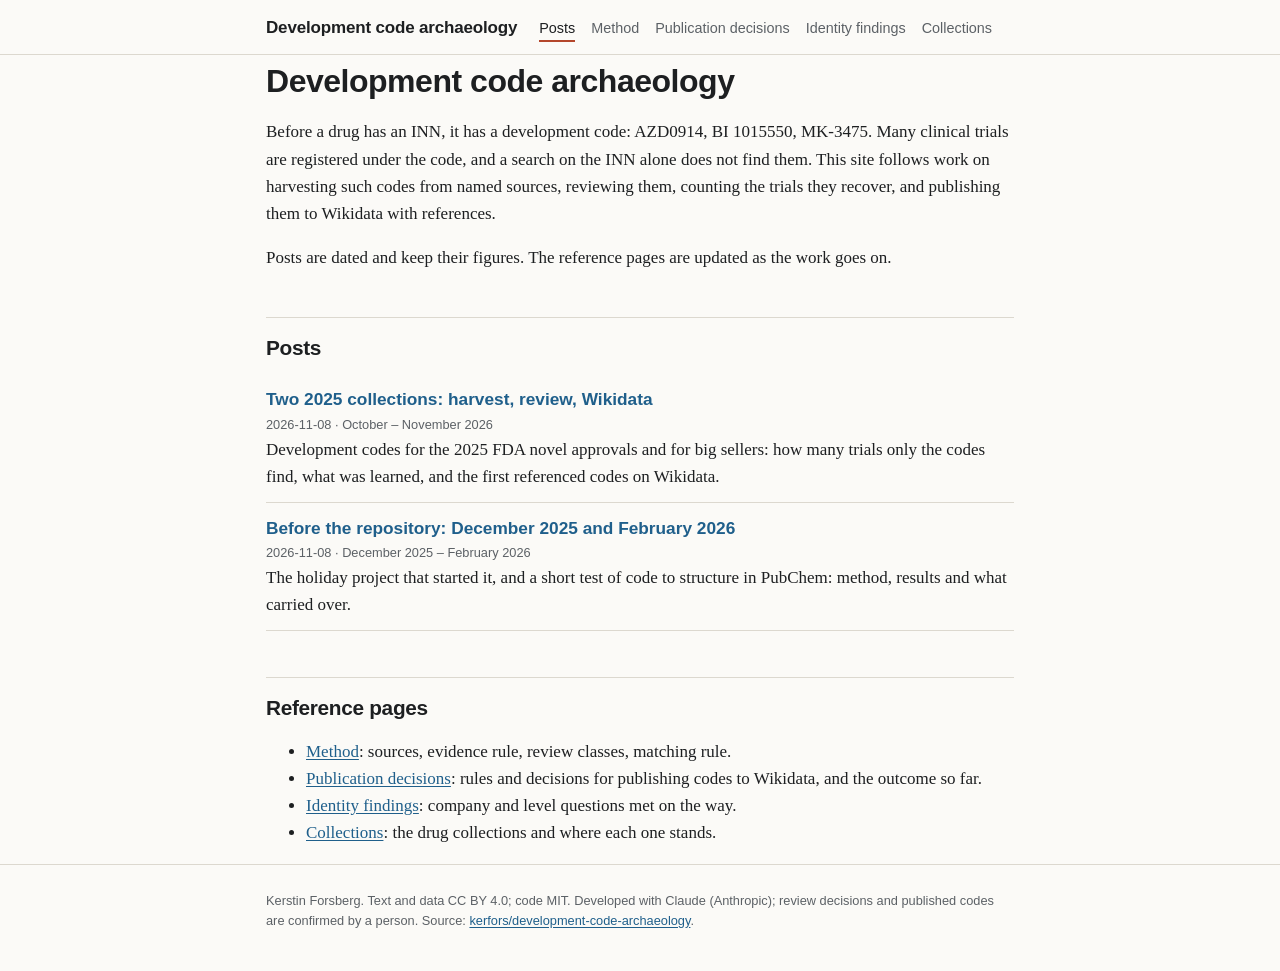
==== docs/index.html @ 9b4a4d68 "Site: posts and reference pages, built from site/ into docs/ site/ holds the sources: dated posts (f" ====
<!doctype html>
<html lang="en">
<head>
<meta charset="utf-8">
<meta name="viewport" content="width=device-width, initial-scale=1">
<title>Development code archaeology</title>
<meta name="description" content="Trials registered under drug development codes: harvest, review, trial search and Wikidata publication. Posts and reference pages.">
<link rel="stylesheet" href="style.css">
</head>
<body>
<header class="site"><div class="wrap">
<a class="brand" href="index.html">Development code archaeology</a>
<nav><a href="index.html" aria-current=page>Posts</a> <a href="method.html">Method</a> <a href="decisions.html">Publication decisions</a> <a href="identity.html">Identity findings</a> <a href="collections.html">Collections</a></nav>
</div></header>
<main class="wrap">

<h1>Development code archaeology</h1>
<p>Before a drug has an INN, it has a development code: AZD0914, BI 1015550, MK-3475. Many clinical trials are
registered under the code, and a search on the INN alone does not find them. This site follows work on
harvesting such codes from named sources, reviewing them, counting the trials they recover, and publishing
them to Wikidata with references.</p>
<p>Posts are dated and keep their figures. The reference pages are updated as the work goes on.</p>
<h2>Posts</h2>
<ul class="posts"><li><a class="post-title" href="posts/2026-11-08-two-2025-collections.html">Two 2025 collections: harvest, review, Wikidata</a><span class="post-meta">2026-11-08 · October – November 2026</span><span class="post-summary">Development codes for the 2025 FDA novel approvals and for big sellers: how many trials only the codes find, what was learned, and the first referenced codes on Wikidata.</span></li><li><a class="post-title" href="posts/2026-11-08-before-the-repository.html">Before the repository: December 2025 and February 2026</a><span class="post-meta">2026-11-08 · December 2025 – February 2026</span><span class="post-summary">The holiday project that started it, and a short test of code to structure in PubChem: method, results and what carried over.</span></li></ul>
<h2>Reference pages</h2>
<ul>
<li><a href="method.html">Method</a>: sources, evidence rule, review classes, matching rule.</li>
<li><a href="decisions.html">Publication decisions</a>: rules and decisions for publishing codes to Wikidata, and the outcome so far.</li>
<li><a href="identity.html">Identity findings</a>: company and level questions met on the way.</li>
<li><a href="collections.html">Collections</a>: the drug collections and where each one stands.</li>
</ul>
</main>
<footer class="site"><div class="wrap">
<p>Kerstin Forsberg. Text and data CC BY 4.0; code MIT. Developed with Claude (Anthropic); review decisions and
published codes are confirmed by a person. Source: <a href="https://github.com/kerfors/development-code-archaeology">kerfors/development-code-archaeology</a>.</p>
</div></footer>
</body>
</html>
---- docs/style.css ----
:root {
  --bg: #fbfaf7;
  --fg: #1d1f21;
  --muted: #5c6166;
  --rule: #dcd8cf;
  --panel: #f1eee7;
  --accent: #b4462b;
  --accent-soft: #e8b7a8;
  --inn: #c9cdd1;
  --link: #1f5f8b;
  --mono: ui-monospace, "SF Mono", Menlo, Consolas, monospace;
  --sans: -apple-system, BlinkMacSystemFont, "Segoe UI", Roboto, "Helvetica Neue", Arial, sans-serif;
  --serif: Charter, "Bitstream Charter", "Sitka Text", Cambria, Georgia, serif;
}
@media (prefers-color-scheme: dark) {
  :root:not([data-theme="light"]) {
    --bg: #17191b; --fg: #e6e3dc; --muted: #a3a8ad; --rule: #34383c; --panel: #212427;
    --accent: #e0765a; --accent-soft: #7a3a2a; --inn: #4a5056; --link: #8cc4ea;
  }
}
:root[data-theme="dark"] {
  --bg: #17191b; --fg: #e6e3dc; --muted: #a3a8ad; --rule: #34383c; --panel: #212427;
  --accent: #e0765a; --accent-soft: #7a3a2a; --inn: #4a5056; --link: #8cc4ea;
}

* { box-sizing: border-box; }
html { -webkit-text-size-adjust: 100%; }
body { margin: 0; background: var(--bg); color: var(--fg); font: 17px/1.6 var(--serif); }
.wrap { max-width: 780px; margin: 0 auto; padding: 0 16px; }
a { color: var(--link); text-underline-offset: 2px; }
code { font: 0.86em var(--mono); background: var(--panel); padding: 0.05em 0.3em; border-radius: 3px; }

header.site { border-bottom: 1px solid var(--rule); font-family: var(--sans); }
header.site .wrap { display: flex; flex-wrap: wrap; gap: 6px 22px; align-items: baseline; padding-top: 14px; padding-bottom: 12px; }
.brand { font-weight: 650; color: var(--fg); text-decoration: none; letter-spacing: -0.01em; }
nav { display: flex; flex-wrap: wrap; gap: 4px 16px; font-size: 0.9rem; }
nav a { color: var(--muted); text-decoration: none; }
nav a:hover, nav a[aria-current] { color: var(--fg); }
nav a[aria-current] { border-bottom: 2px solid var(--accent); }

main { padding-top: 28px; padding-bottom: 40px; }
h1, h2, h3 { font-family: var(--sans); letter-spacing: -0.015em; line-height: 1.25; }
h1 { font-size: 2rem; margin: 0.2em 0 0.5em; }
h2 { font-size: 1.3rem; margin: 2.2em 0 0.6em; padding-top: 0.8em; border-top: 1px solid var(--rule); }
.lead p:first-of-type { font-size: 1.12rem; }

.stats { display: grid; grid-template-columns: repeat(auto-fit, minmax(160px, 1fr)); gap: 12px; margin: 28px 0 8px; }
.stat { background: var(--panel); border-radius: 6px; padding: 14px 14px 12px; font-family: var(--sans); }
.stat .num { display: block; font-size: 1.9rem; font-weight: 700; color: var(--accent); line-height: 1.1; font-variant-numeric: tabular-nums; }
.stat .txt { display: block; font-size: 0.84rem; line-height: 1.4; color: var(--muted); margin-top: 6px; }

.tablewrap { overflow-x: auto; margin: 1em 0; }
table { border-collapse: collapse; width: 100%; font: 0.88rem/1.45 var(--sans); }
th, td { text-align: left; vertical-align: top; padding: 7px 10px 7px 0; border-bottom: 1px solid var(--rule); }
th { font-weight: 600; color: var(--muted); border-bottom: 1.5px solid var(--fg); }
td:first-child { white-space: nowrap; }
table.num td:not(:first-child), table.num th:not(:first-child) { text-align: right; font-variant-numeric: tabular-nums; }

figure { margin: 1.6em 0; }
figcaption, .caption { font: 0.84rem/1.45 var(--sans); color: var(--muted); }
figcaption { margin-bottom: 8px; }
.two { display: grid; grid-template-columns: 1fr; gap: 0 28px; }
@media (min-width: 760px) { .two { grid-template-columns: 1fr 1fr; } }

svg.chart, svg.diagram { width: 100%; height: auto; display: block; font-family: var(--sans); }
svg .lbl { font-size: 11.5px; fill: var(--fg); }
svg .val { font-size: 11px; fill: var(--muted); font-variant-numeric: tabular-nums; }
svg .bar-hid { fill: var(--accent); }
svg .bar-inn { fill: var(--inn); }
svg .bar-track { fill: var(--panel); }
svg.small { max-width: 560px; }
svg.small .lbl { font-size: 13px; } svg.small .val { font-size: 12.5px; }
svg.diagram text { text-anchor: middle; font-size: 13px; fill: var(--fg); }
svg.diagram .sub { font-size: 11px; fill: var(--muted); }
svg.diagram .step rect { fill: var(--panel); stroke: var(--fg); stroke-width: 1.2; }
svg.diagram .step text:not(.sub) { font-weight: 650; }
svg.diagram .src rect { fill: none; stroke: var(--rule); stroke-width: 1.2; }
svg.diagram .src text { font-size: 11.5px; }
svg.diagram .note text { font-size: 11px; fill: var(--muted); }
svg.diagram .note text.start { text-anchor: start; }
svg.diagram .lines path { fill: none; stroke: var(--muted); stroke-width: 1.2; }
svg.diagram .arrowhead { fill: var(--muted); }

ol.lessons li { margin-bottom: 0.7em; }
footer.site { border-top: 1px solid var(--rule); font: 0.8rem/1.5 var(--sans); color: var(--muted); padding: 14px 0 28px; }

pre { background: var(--panel); padding: 12px 14px; border-radius: 6px; overflow-x: auto; font: 0.8rem/1.5 var(--mono); }
pre code { background: none; padding: 0; font-size: inherit; }
td.codes { font-size: 0.8rem; color: var(--muted); }
td.codes code, td code { font-size: 0.95em; }
p.post-meta { font: 0.85rem var(--sans); color: var(--muted); margin: 0 0 -0.6em; }
ul.posts { list-style: none; padding: 0; margin: 0.8em 0; }
ul.posts li { padding: 12px 0; border-bottom: 1px solid var(--rule); }
ul.posts .post-title { font: 600 1.08rem/1.35 var(--sans); text-decoration: none; }
ul.posts .post-meta { display: block; font: 0.8rem var(--sans); color: var(--muted); margin-top: 3px; }
ul.posts .post-summary { display: block; margin-top: 4px; }
main a code { overflow-wrap: anywhere; }
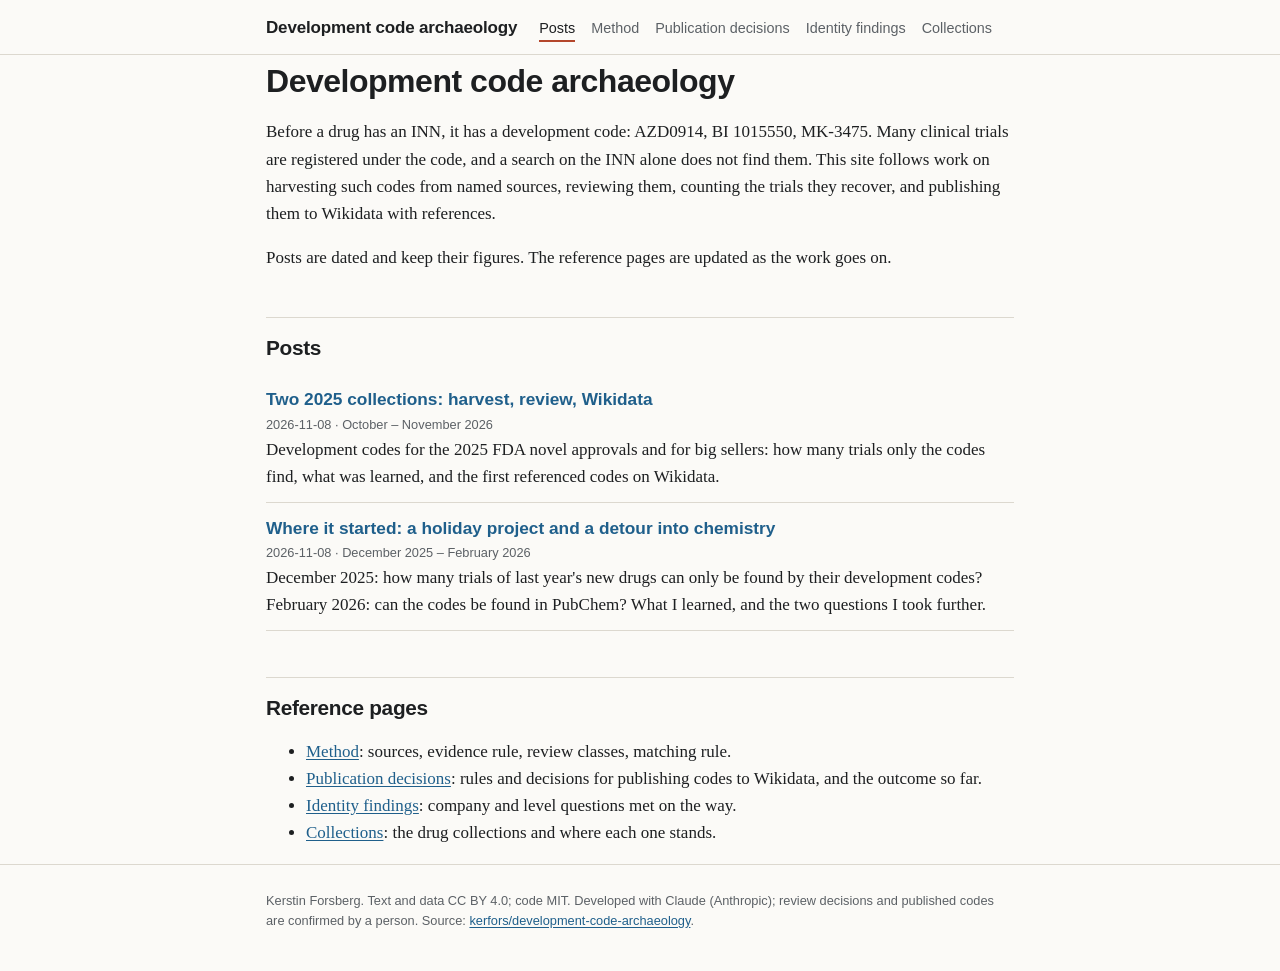
==== commit 53766dc4: "Site sources: site/ (posts, pages, builder, figure data); post 0 rewritten site/ was ignored by the " ====
--- a/docs/index.html
+++ b/docs/index.html
@@ -21,7 +21,7 @@
 them to Wikidata with references.</p>
 <p>Posts are dated and keep their figures. The reference pages are updated as the work goes on.</p>
 <h2>Posts</h2>
-<ul class="posts"><li><a class="post-title" href="posts/2026-11-08-two-2025-collections.html">Two 2025 collections: harvest, review, Wikidata</a><span class="post-meta">2026-11-08 · October – November 2026</span><span class="post-summary">Development codes for the 2025 FDA novel approvals and for big sellers: how many trials only the codes find, what was learned, and the first referenced codes on Wikidata.</span></li><li><a class="post-title" href="posts/2026-11-08-before-the-repository.html">Before the repository: December 2025 and February 2026</a><span class="post-meta">2026-11-08 · December 2025 – February 2026</span><span class="post-summary">The holiday project that started it, and a short test of code to structure in PubChem: method, results and what carried over.</span></li></ul>
+<ul class="posts"><li><a class="post-title" href="posts/2026-11-08-two-2025-collections.html">Two 2025 collections: harvest, review, Wikidata</a><span class="post-meta">2026-11-08 · October – November 2026</span><span class="post-summary">Development codes for the 2025 FDA novel approvals and for big sellers: how many trials only the codes find, what was learned, and the first referenced codes on Wikidata.</span></li><li><a class="post-title" href="posts/2026-11-08-before-the-repository.html">Where it started: a holiday project and a detour into chemistry</a><span class="post-meta">2026-11-08 · December 2025 – February 2026</span><span class="post-summary">December 2025: how many trials of last year&#x27;s new drugs can only be found by their development codes? February 2026: can the codes be found in PubChem? What I learned, and the two questions I took further.</span></li></ul>
 <h2>Reference pages</h2>
 <ul>
 <li><a href="method.html">Method</a>: sources, evidence rule, review classes, matching rule.</li>
--- a/docs/style.css
+++ b/docs/style.css
@@ -95,3 +95,5 @@
 ul.posts .post-meta { display: block; font: 0.8rem var(--sans); color: var(--muted); margin-top: 3px; }
 ul.posts .post-summary { display: block; margin-top: 4px; }
 main a code { overflow-wrap: anywhere; }
+details { margin: 2em 0; border-top: 1px solid var(--rule); padding-top: 0.8em; }
+summary { cursor: pointer; font: 600 0.95rem var(--sans); color: var(--muted); }
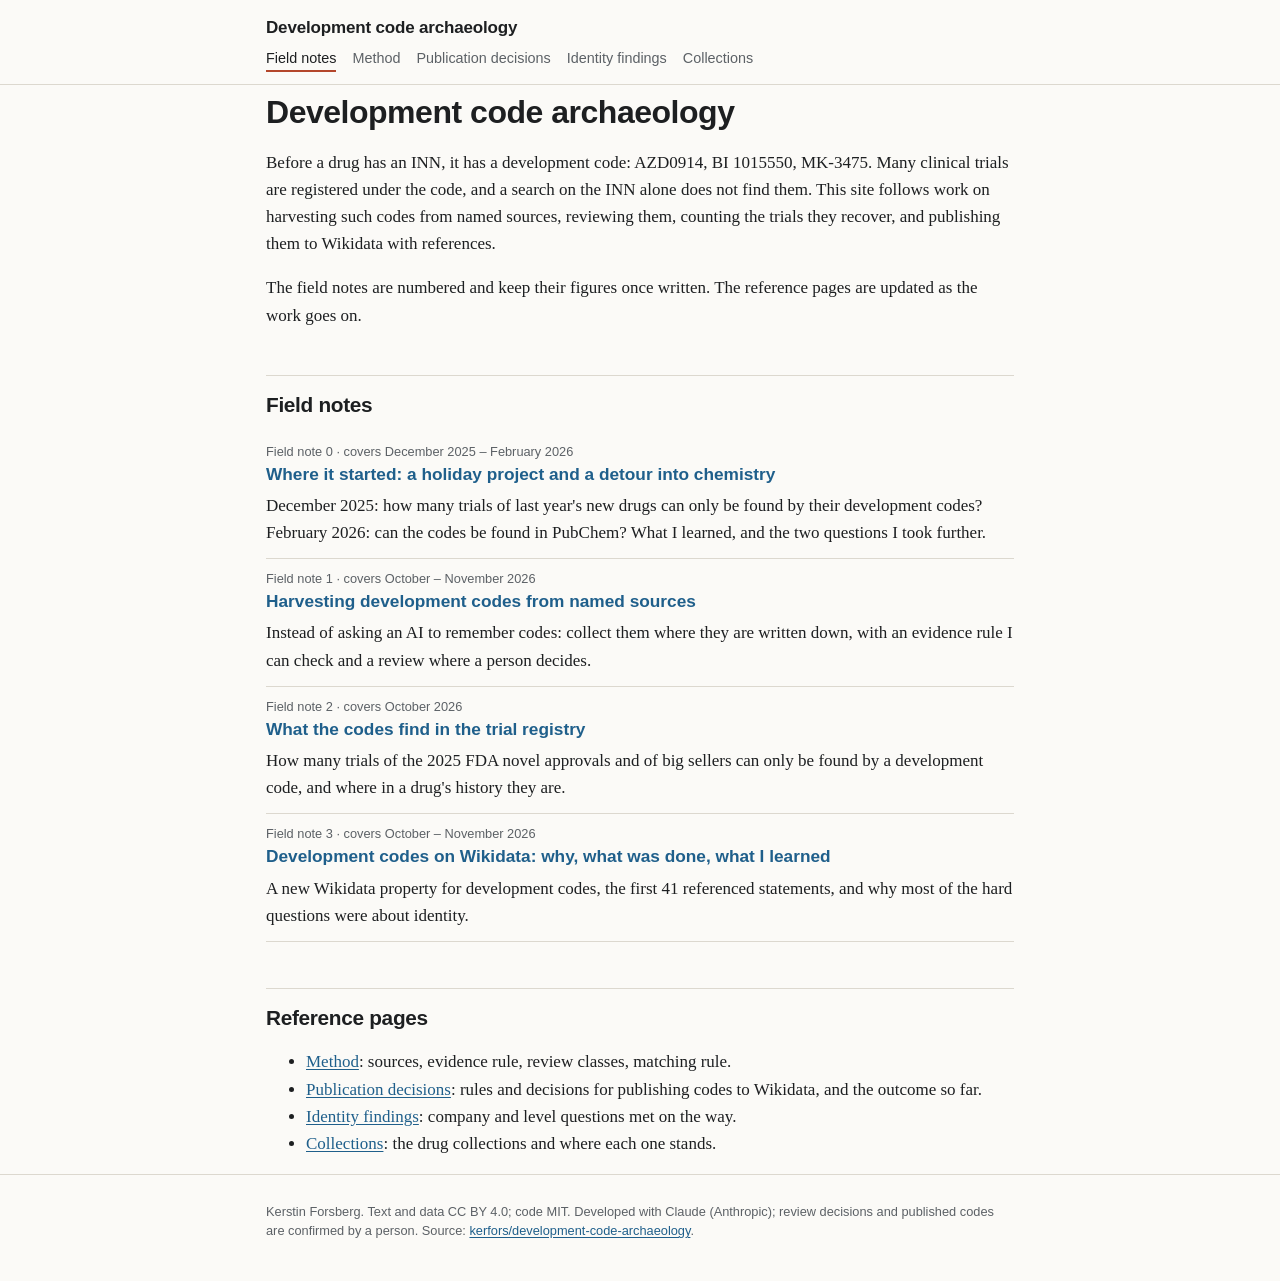
==== commit c99ee1ad: "Site: field notes instead of posts Numbered field notes (site/notes/NN-slug.md -> docs/notes/), each" ====
--- a/docs/index.html
+++ b/docs/index.html
@@ -4,13 +4,13 @@
 <meta charset="utf-8">
 <meta name="viewport" content="width=device-width, initial-scale=1">
 <title>Development code archaeology</title>
-<meta name="description" content="Trials registered under drug development codes: harvest, review, trial search and Wikidata publication. Posts and reference pages.">
+<meta name="description" content="Trials registered under drug development codes: harvest, review, trial search and Wikidata publication. Field notes and reference pages.">
 <link rel="stylesheet" href="style.css">
 </head>
 <body>
 <header class="site"><div class="wrap">
 <a class="brand" href="index.html">Development code archaeology</a>
-<nav><a href="index.html" aria-current=page>Posts</a> <a href="method.html">Method</a> <a href="decisions.html">Publication decisions</a> <a href="identity.html">Identity findings</a> <a href="collections.html">Collections</a></nav>
+<nav><a href="index.html" aria-current=page>Field notes</a> <a href="method.html">Method</a> <a href="decisions.html">Publication decisions</a> <a href="identity.html">Identity findings</a> <a href="collections.html">Collections</a></nav>
 </div></header>
 <main class="wrap">
 
@@ -19,9 +19,9 @@
 registered under the code, and a search on the INN alone does not find them. This site follows work on
 harvesting such codes from named sources, reviewing them, counting the trials they recover, and publishing
 them to Wikidata with references.</p>
-<p>Posts are dated and keep their figures. The reference pages are updated as the work goes on.</p>
-<h2>Posts</h2>
-<ul class="posts"><li><a class="post-title" href="posts/2026-11-08-two-2025-collections.html">Two 2025 collections: harvest, review, Wikidata</a><span class="post-meta">2026-11-08 · October – November 2026</span><span class="post-summary">Development codes for the 2025 FDA novel approvals and for big sellers: how many trials only the codes find, what was learned, and the first referenced codes on Wikidata.</span></li><li><a class="post-title" href="posts/2026-11-08-before-the-repository.html">Where it started: a holiday project and a detour into chemistry</a><span class="post-meta">2026-11-08 · December 2025 – February 2026</span><span class="post-summary">December 2025: how many trials of last year&#x27;s new drugs can only be found by their development codes? February 2026: can the codes be found in PubChem? What I learned, and the two questions I took further.</span></li></ul>
+<p>The field notes are numbered and keep their figures once written. The reference pages are updated as the work goes on.</p>
+<h2>Field notes</h2>
+<ul class="posts"><li><span class="post-meta">Field note 0 · covers December 2025 – February 2026</span><a class="post-title" href="notes/00-where-it-started.html">Where it started: a holiday project and a detour into chemistry</a><span class="post-summary">December 2025: how many trials of last year&#x27;s new drugs can only be found by their development codes? February 2026: can the codes be found in PubChem? What I learned, and the two questions I took further.</span></li><li><span class="post-meta">Field note 1 · covers October – November 2026</span><a class="post-title" href="notes/01-harvesting-codes.html">Harvesting development codes from named sources</a><span class="post-summary">Instead of asking an AI to remember codes: collect them where they are written down, with an evidence rule I can check and a review where a person decides.</span></li><li><span class="post-meta">Field note 2 · covers October 2026</span><a class="post-title" href="notes/02-trials-under-codes.html">What the codes find in the trial registry</a><span class="post-summary">How many trials of the 2025 FDA novel approvals and of big sellers can only be found by a development code, and where in a drug&#x27;s history they are.</span></li><li><span class="post-meta">Field note 3 · covers October – November 2026</span><a class="post-title" href="notes/03-codes-on-wikidata.html">Development codes on Wikidata: why, what was done, what I learned</a><span class="post-summary">A new Wikidata property for development codes, the first 41 referenced statements, and why most of the hard questions were about identity.</span></li></ul>
 <h2>Reference pages</h2>
 <ul>
 <li><a href="method.html">Method</a>: sources, evidence rule, review classes, matching rule.</li>
@@ -29,6 +29,7 @@
 <li><a href="identity.html">Identity findings</a>: company and level questions met on the way.</li>
 <li><a href="collections.html">Collections</a>: the drug collections and where each one stands.</li>
 </ul>
+
 </main>
 <footer class="site"><div class="wrap">
 <p>Kerstin Forsberg. Text and data CC BY 4.0; code MIT. Developed with Claude (Anthropic); review decisions and
--- a/docs/style.css
+++ b/docs/style.css
@@ -97,3 +97,5 @@
 main a code { overflow-wrap: anywhere; }
 details { margin: 2em 0; border-top: 1px solid var(--rule); padding-top: 0.8em; }
 summary { cursor: pointer; font: 600 0.95rem var(--sans); color: var(--muted); }
+p.written { font: 0.8rem var(--sans); color: var(--muted); margin-top: 2.5em; }
+ul.posts .post-meta { margin: 0 0 2px; }
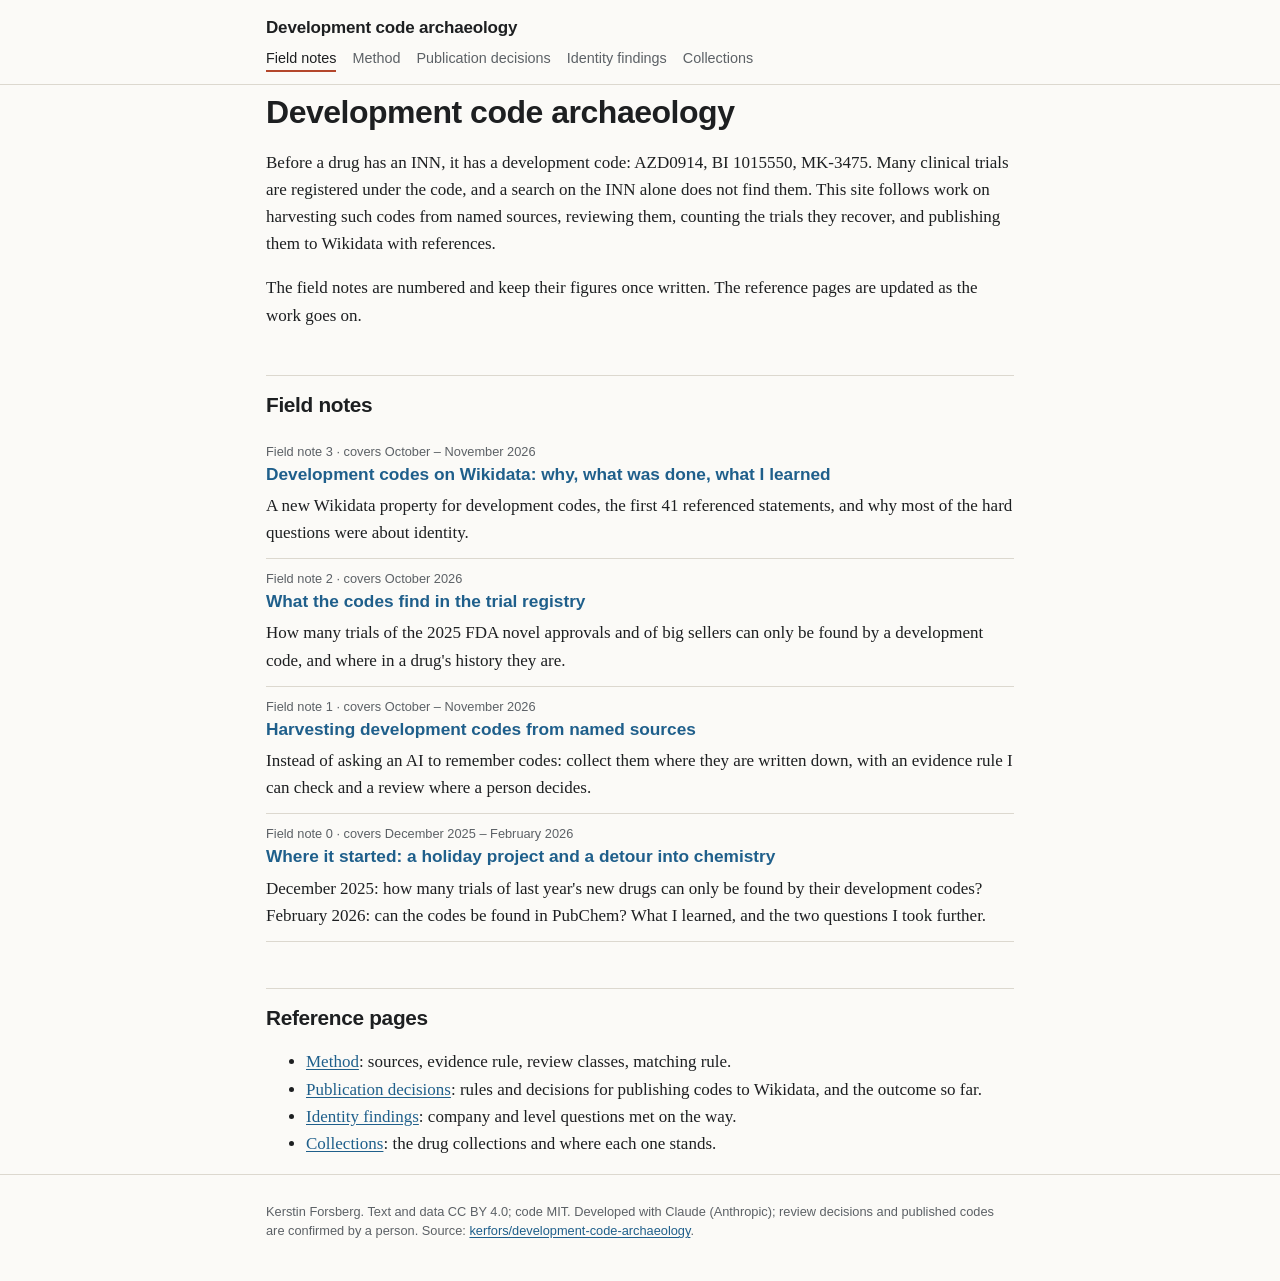
==== commit 88e2bcd1: "Site: field notes latest first; note 3 adds Wikidata intro and live query" ====
--- a/docs/index.html
+++ b/docs/index.html
@@ -21,7 +21,7 @@
 them to Wikidata with references.</p>
 <p>The field notes are numbered and keep their figures once written. The reference pages are updated as the work goes on.</p>
 <h2>Field notes</h2>
-<ul class="posts"><li><span class="post-meta">Field note 0 · covers December 2025 – February 2026</span><a class="post-title" href="notes/00-where-it-started.html">Where it started: a holiday project and a detour into chemistry</a><span class="post-summary">December 2025: how many trials of last year&#x27;s new drugs can only be found by their development codes? February 2026: can the codes be found in PubChem? What I learned, and the two questions I took further.</span></li><li><span class="post-meta">Field note 1 · covers October – November 2026</span><a class="post-title" href="notes/01-harvesting-codes.html">Harvesting development codes from named sources</a><span class="post-summary">Instead of asking an AI to remember codes: collect them where they are written down, with an evidence rule I can check and a review where a person decides.</span></li><li><span class="post-meta">Field note 2 · covers October 2026</span><a class="post-title" href="notes/02-trials-under-codes.html">What the codes find in the trial registry</a><span class="post-summary">How many trials of the 2025 FDA novel approvals and of big sellers can only be found by a development code, and where in a drug&#x27;s history they are.</span></li><li><span class="post-meta">Field note 3 · covers October – November 2026</span><a class="post-title" href="notes/03-codes-on-wikidata.html">Development codes on Wikidata: why, what was done, what I learned</a><span class="post-summary">A new Wikidata property for development codes, the first 41 referenced statements, and why most of the hard questions were about identity.</span></li></ul>
+<ul class="posts"><li><span class="post-meta">Field note 3 · covers October – November 2026</span><a class="post-title" href="notes/03-codes-on-wikidata.html">Development codes on Wikidata: why, what was done, what I learned</a><span class="post-summary">A new Wikidata property for development codes, the first 41 referenced statements, and why most of the hard questions were about identity.</span></li><li><span class="post-meta">Field note 2 · covers October 2026</span><a class="post-title" href="notes/02-trials-under-codes.html">What the codes find in the trial registry</a><span class="post-summary">How many trials of the 2025 FDA novel approvals and of big sellers can only be found by a development code, and where in a drug&#x27;s history they are.</span></li><li><span class="post-meta">Field note 1 · covers October – November 2026</span><a class="post-title" href="notes/01-harvesting-codes.html">Harvesting development codes from named sources</a><span class="post-summary">Instead of asking an AI to remember codes: collect them where they are written down, with an evidence rule I can check and a review where a person decides.</span></li><li><span class="post-meta">Field note 0 · covers December 2025 – February 2026</span><a class="post-title" href="notes/00-where-it-started.html">Where it started: a holiday project and a detour into chemistry</a><span class="post-summary">December 2025: how many trials of last year&#x27;s new drugs can only be found by their development codes? February 2026: can the codes be found in PubChem? What I learned, and the two questions I took further.</span></li></ul>
 <h2>Reference pages</h2>
 <ul>
 <li><a href="method.html">Method</a>: sources, evidence rule, review classes, matching rule.</li>
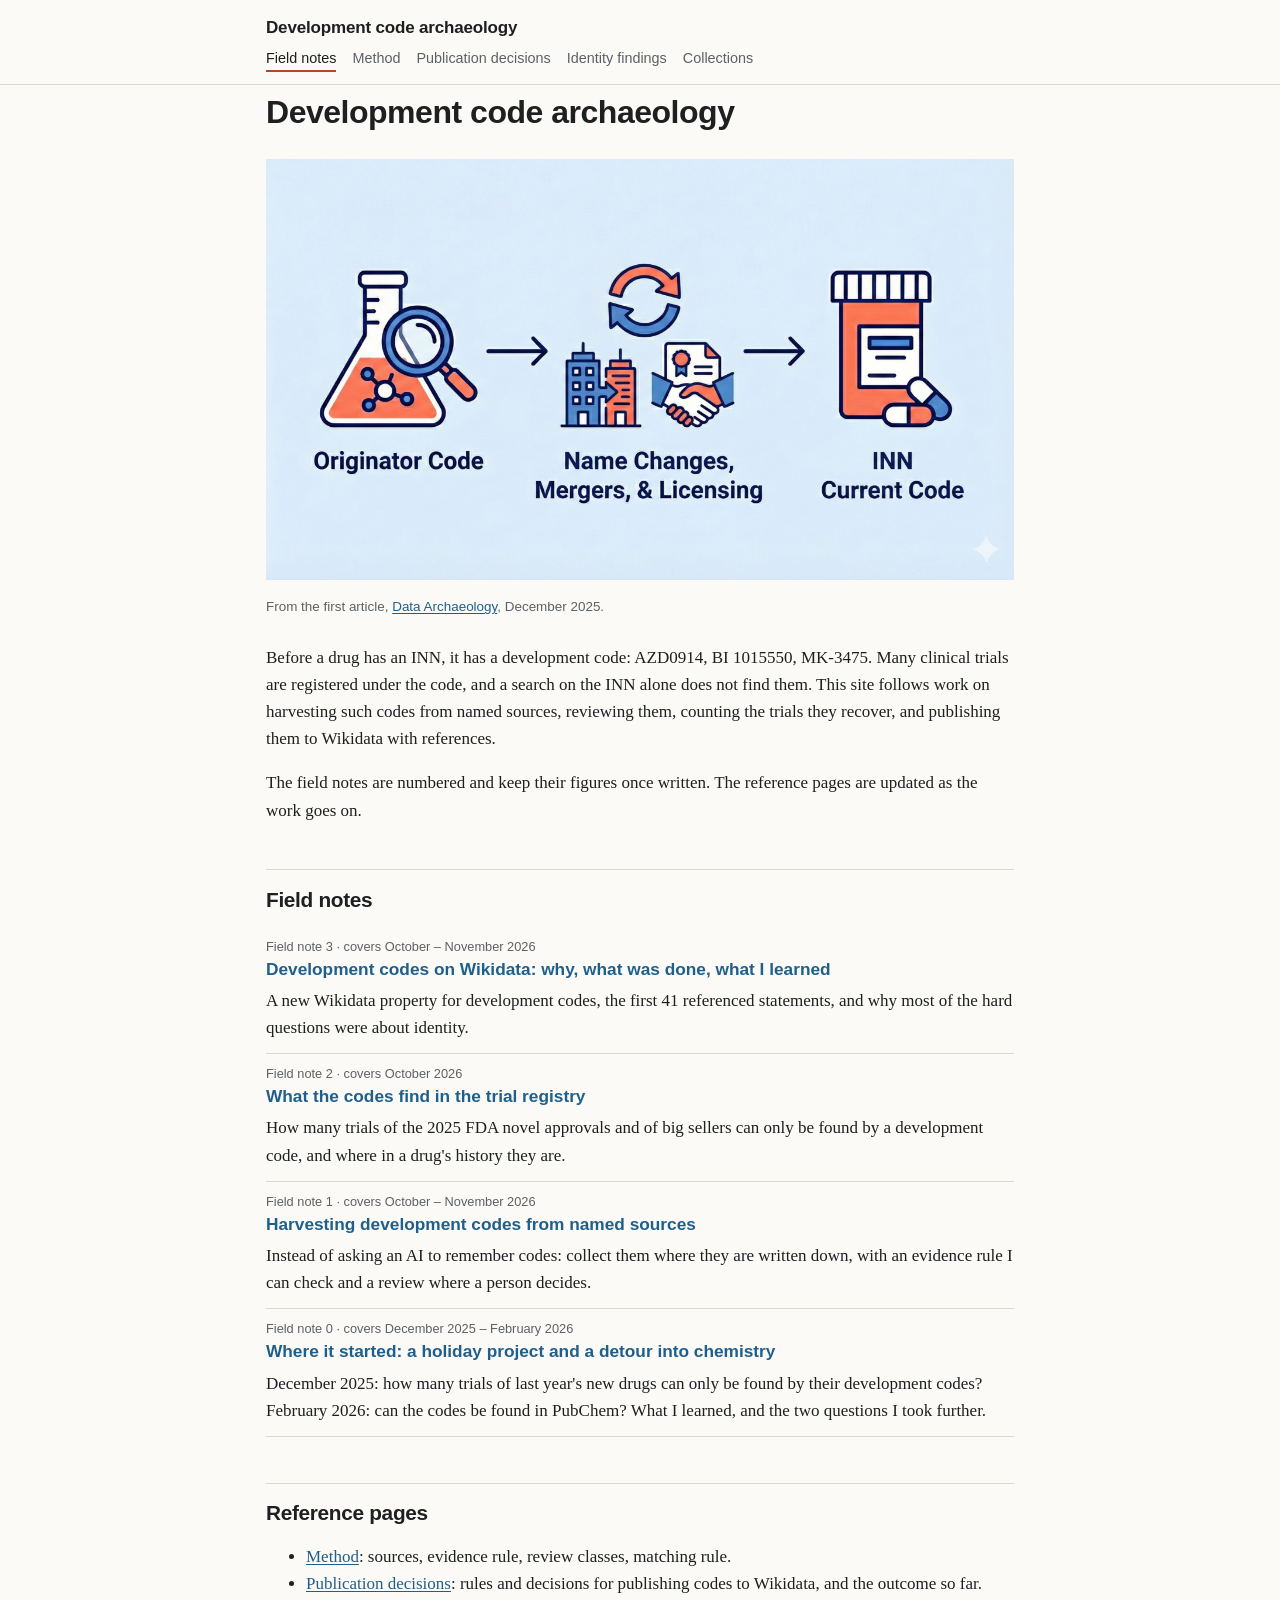
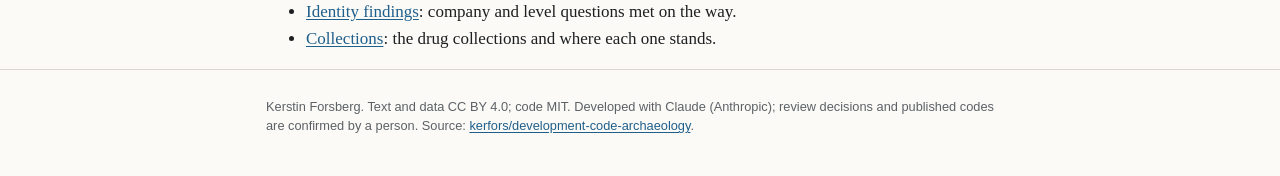
==== commit a1ec1bdd: "Site: illustration on the landing page Cover image from the first LinkedIn article (December 2025), " ====
--- a/docs/index.html
+++ b/docs/index.html
@@ -15,6 +15,10 @@
 <main class="wrap">
 
 <h1>Development code archaeology</h1>
+<figure>
+<p><img alt="From originator code, through name changes, mergers and licensing, to the INN" src="images/from-code-to-inn.png" /></p>
+<figcaption>From the first article, <a href="https://www.linkedin.com/pulse/data-archaeology-tracing-drug-development-codes-through-forsberg-89t1e/">Data Archaeology</a>, December 2025.</figcaption>
+</figure>
 <p>Before a drug has an INN, it has a development code: AZD0914, BI 1015550, MK-3475. Many clinical trials are
 registered under the code, and a search on the INN alone does not find them. This site follows work on
 harvesting such codes from named sources, reviewing them, counting the trials they recover, and publishing
--- a/docs/style.css
+++ b/docs/style.css
@@ -59,6 +59,7 @@
 figure { margin: 1.6em 0; }
 figcaption, .caption { font: 0.84rem/1.45 var(--sans); color: var(--muted); }
 figcaption { margin-bottom: 8px; }
+figure img { display: block; width: 100%; height: auto; margin-bottom: 8px; }
 .two { display: grid; grid-template-columns: 1fr; gap: 0 28px; }
 @media (min-width: 760px) { .two { grid-template-columns: 1fr 1fr; } }
 
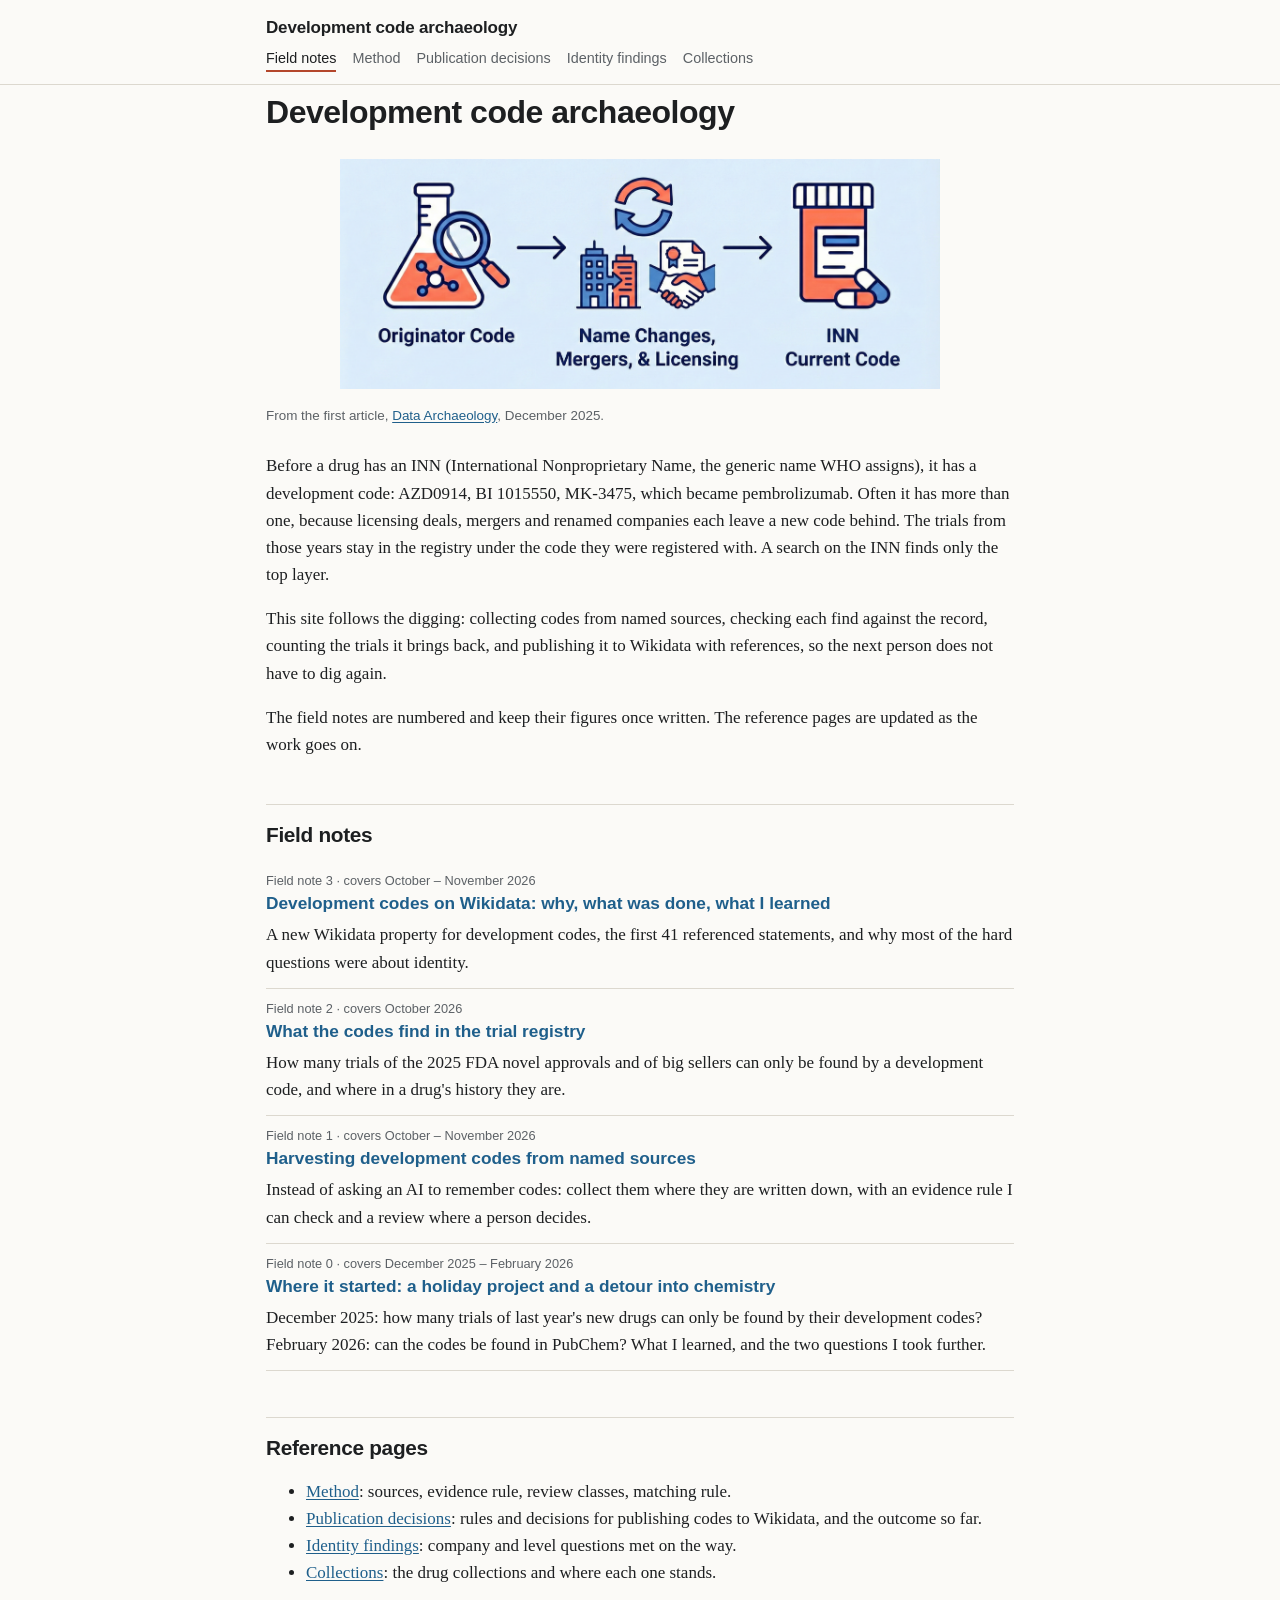
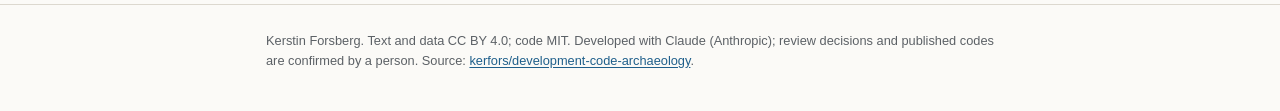
==== commit 66f55073: "Site: intro reworded (development code layers), INN explained Co-Authored-By: Claude Opus 5.5 <norep" ====
--- a/docs/index.html
+++ b/docs/index.html
@@ -19,10 +19,13 @@
 <p><img alt="From originator code, through name changes, mergers and licensing, to the INN" src="images/from-code-to-inn.png" /></p>
 <figcaption>From the first article, <a href="https://www.linkedin.com/pulse/data-archaeology-tracing-drug-development-codes-through-forsberg-89t1e/">Data Archaeology</a>, December 2025.</figcaption>
 </figure>
-<p>Before a drug has an INN, it has a development code: AZD0914, BI 1015550, MK-3475. Many clinical trials are
-registered under the code, and a search on the INN alone does not find them. This site follows work on
-harvesting such codes from named sources, reviewing them, counting the trials they recover, and publishing
-them to Wikidata with references.</p>
+<p>Before a drug has an INN (International Nonproprietary Name, the generic name WHO assigns), it has a
+development code: AZD0914, BI 1015550, MK-3475, which became pembrolizumab. Often it has more than one, because
+licensing deals, mergers and renamed companies each leave a new code behind. The trials from those years stay
+in the registry under the code they were registered with. A search on the INN finds only the top layer.</p>
+<p>This site follows the digging: collecting codes from named sources, checking each find against the record,
+counting the trials it brings back, and publishing it to Wikidata with references, so the next person does
+not have to dig again.</p>
 <p>The field notes are numbered and keep their figures once written. The reference pages are updated as the work goes on.</p>
 <h2>Field notes</h2>
 <ul class="posts"><li><span class="post-meta">Field note 3 · covers October – November 2026</span><a class="post-title" href="notes/03-codes-on-wikidata.html">Development codes on Wikidata: why, what was done, what I learned</a><span class="post-summary">A new Wikidata property for development codes, the first 41 referenced statements, and why most of the hard questions were about identity.</span></li><li><span class="post-meta">Field note 2 · covers October 2026</span><a class="post-title" href="notes/02-trials-under-codes.html">What the codes find in the trial registry</a><span class="post-summary">How many trials of the 2025 FDA novel approvals and of big sellers can only be found by a development code, and where in a drug&#x27;s history they are.</span></li><li><span class="post-meta">Field note 1 · covers October – November 2026</span><a class="post-title" href="notes/01-harvesting-codes.html">Harvesting development codes from named sources</a><span class="post-summary">Instead of asking an AI to remember codes: collect them where they are written down, with an evidence rule I can check and a review where a person decides.</span></li><li><span class="post-meta">Field note 0 · covers December 2025 – February 2026</span><a class="post-title" href="notes/00-where-it-started.html">Where it started: a holiday project and a detour into chemistry</a><span class="post-summary">December 2025: how many trials of last year&#x27;s new drugs can only be found by their development codes? February 2026: can the codes be found in PubChem? What I learned, and the two questions I took further.</span></li></ul>
--- a/docs/style.css
+++ b/docs/style.css
@@ -59,7 +59,7 @@
 figure { margin: 1.6em 0; }
 figcaption, .caption { font: 0.84rem/1.45 var(--sans); color: var(--muted); }
 figcaption { margin-bottom: 8px; }
-figure img { display: block; width: 100%; height: auto; margin-bottom: 8px; }
+figure img { display: block; width: 100%; max-width: 600px; height: auto; margin: 0 auto 8px; }
 .two { display: grid; grid-template-columns: 1fr; gap: 0 28px; }
 @media (min-width: 760px) { .two { grid-template-columns: 1fr 1fr; } }
 
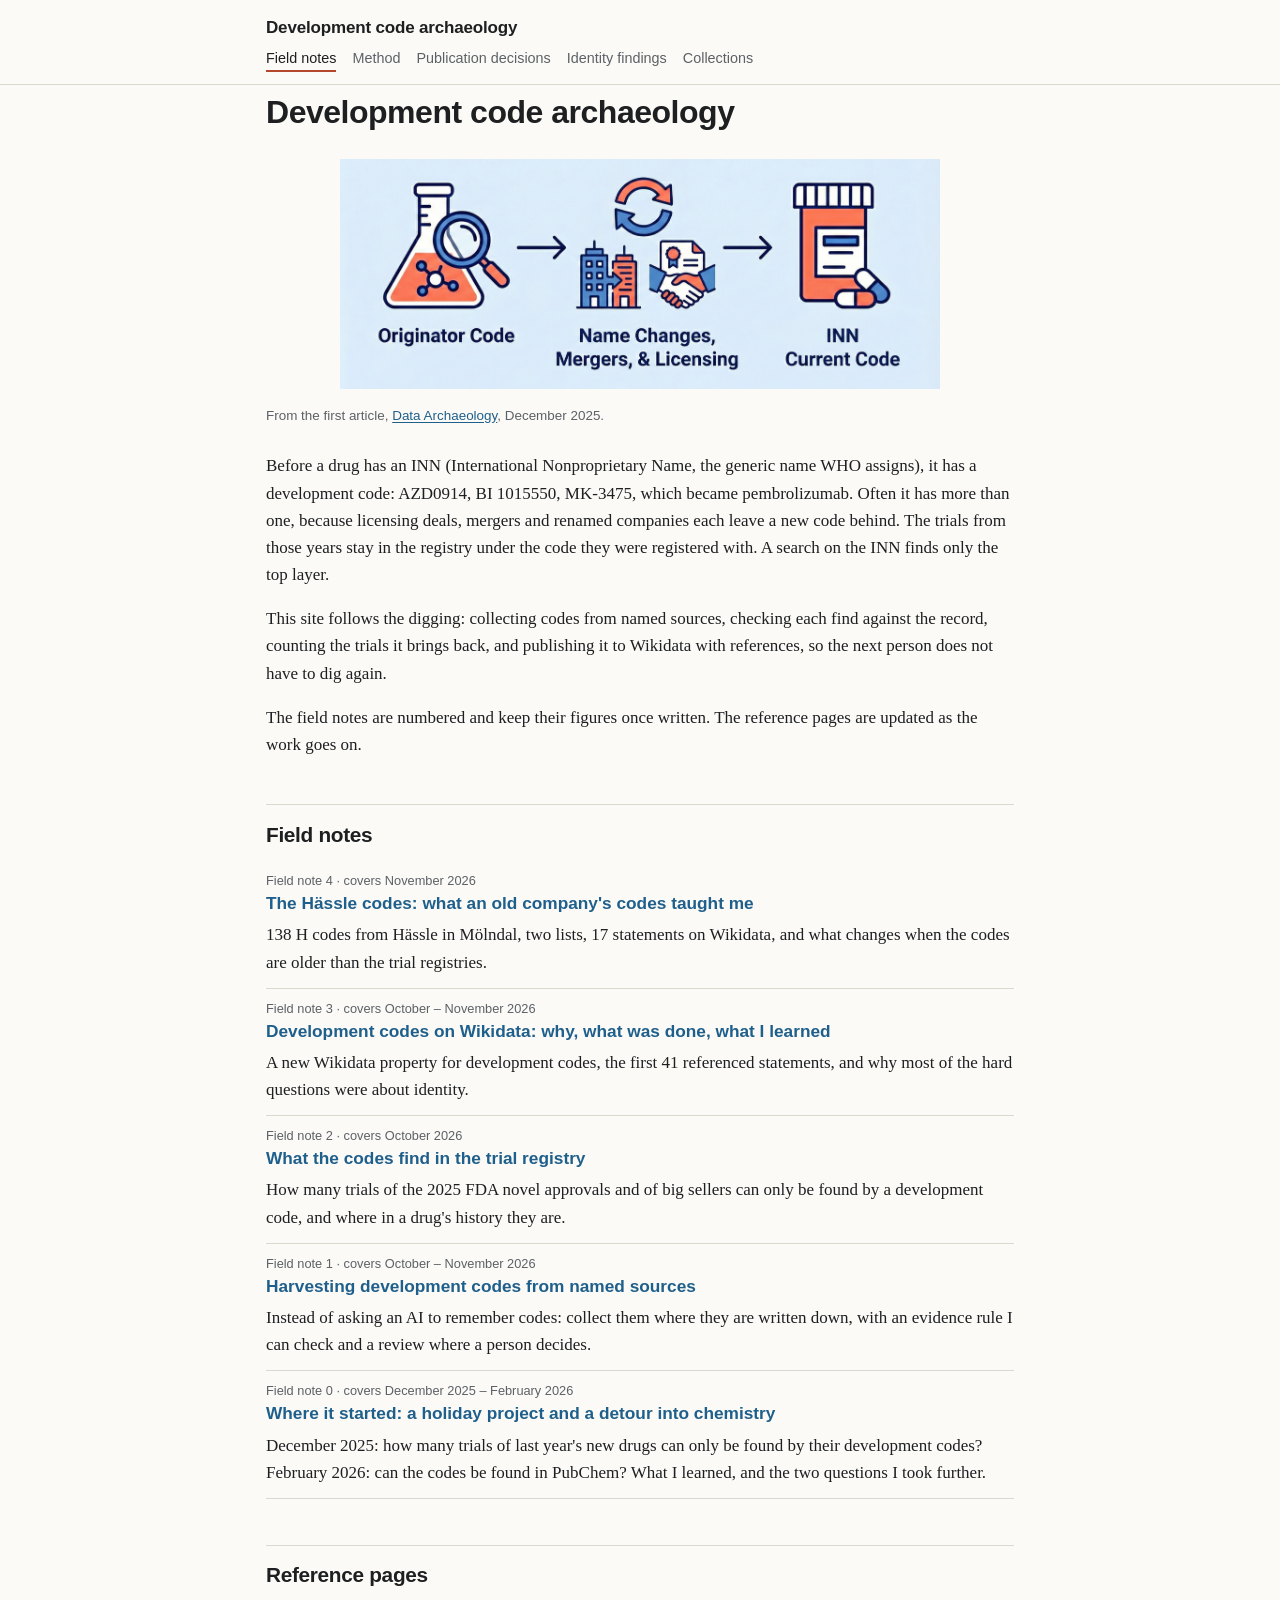
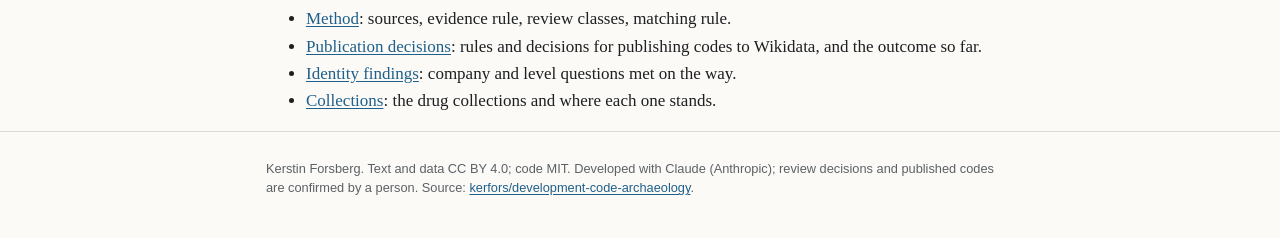
==== commit 5baadcad: "Publish field note 4: The Hässle codes (written 2026-11-22); site rebuilt with updated method, colle" ====
--- a/docs/index.html
+++ b/docs/index.html
@@ -28,7 +28,7 @@
 not have to dig again.</p>
 <p>The field notes are numbered and keep their figures once written. The reference pages are updated as the work goes on.</p>
 <h2>Field notes</h2>
-<ul class="posts"><li><span class="post-meta">Field note 3 · covers October – November 2026</span><a class="post-title" href="notes/03-codes-on-wikidata.html">Development codes on Wikidata: why, what was done, what I learned</a><span class="post-summary">A new Wikidata property for development codes, the first 41 referenced statements, and why most of the hard questions were about identity.</span></li><li><span class="post-meta">Field note 2 · covers October 2026</span><a class="post-title" href="notes/02-trials-under-codes.html">What the codes find in the trial registry</a><span class="post-summary">How many trials of the 2025 FDA novel approvals and of big sellers can only be found by a development code, and where in a drug&#x27;s history they are.</span></li><li><span class="post-meta">Field note 1 · covers October – November 2026</span><a class="post-title" href="notes/01-harvesting-codes.html">Harvesting development codes from named sources</a><span class="post-summary">Instead of asking an AI to remember codes: collect them where they are written down, with an evidence rule I can check and a review where a person decides.</span></li><li><span class="post-meta">Field note 0 · covers December 2025 – February 2026</span><a class="post-title" href="notes/00-where-it-started.html">Where it started: a holiday project and a detour into chemistry</a><span class="post-summary">December 2025: how many trials of last year&#x27;s new drugs can only be found by their development codes? February 2026: can the codes be found in PubChem? What I learned, and the two questions I took further.</span></li></ul>
+<ul class="posts"><li><span class="post-meta">Field note 4 · covers November 2026</span><a class="post-title" href="notes/04-hassle-what-we-learned.html">The Hässle codes: what an old company&#x27;s codes taught me</a><span class="post-summary">138 H codes from Hässle in Mölndal, two lists, 17 statements on Wikidata, and what changes when the codes are older than the trial registries.</span></li><li><span class="post-meta">Field note 3 · covers October – November 2026</span><a class="post-title" href="notes/03-codes-on-wikidata.html">Development codes on Wikidata: why, what was done, what I learned</a><span class="post-summary">A new Wikidata property for development codes, the first 41 referenced statements, and why most of the hard questions were about identity.</span></li><li><span class="post-meta">Field note 2 · covers October 2026</span><a class="post-title" href="notes/02-trials-under-codes.html">What the codes find in the trial registry</a><span class="post-summary">How many trials of the 2025 FDA novel approvals and of big sellers can only be found by a development code, and where in a drug&#x27;s history they are.</span></li><li><span class="post-meta">Field note 1 · covers October – November 2026</span><a class="post-title" href="notes/01-harvesting-codes.html">Harvesting development codes from named sources</a><span class="post-summary">Instead of asking an AI to remember codes: collect them where they are written down, with an evidence rule I can check and a review where a person decides.</span></li><li><span class="post-meta">Field note 0 · covers December 2025 – February 2026</span><a class="post-title" href="notes/00-where-it-started.html">Where it started: a holiday project and a detour into chemistry</a><span class="post-summary">December 2025: how many trials of last year&#x27;s new drugs can only be found by their development codes? February 2026: can the codes be found in PubChem? What I learned, and the two questions I took further.</span></li></ul>
 <h2>Reference pages</h2>
 <ul>
 <li><a href="method.html">Method</a>: sources, evidence rule, review classes, matching rule.</li>
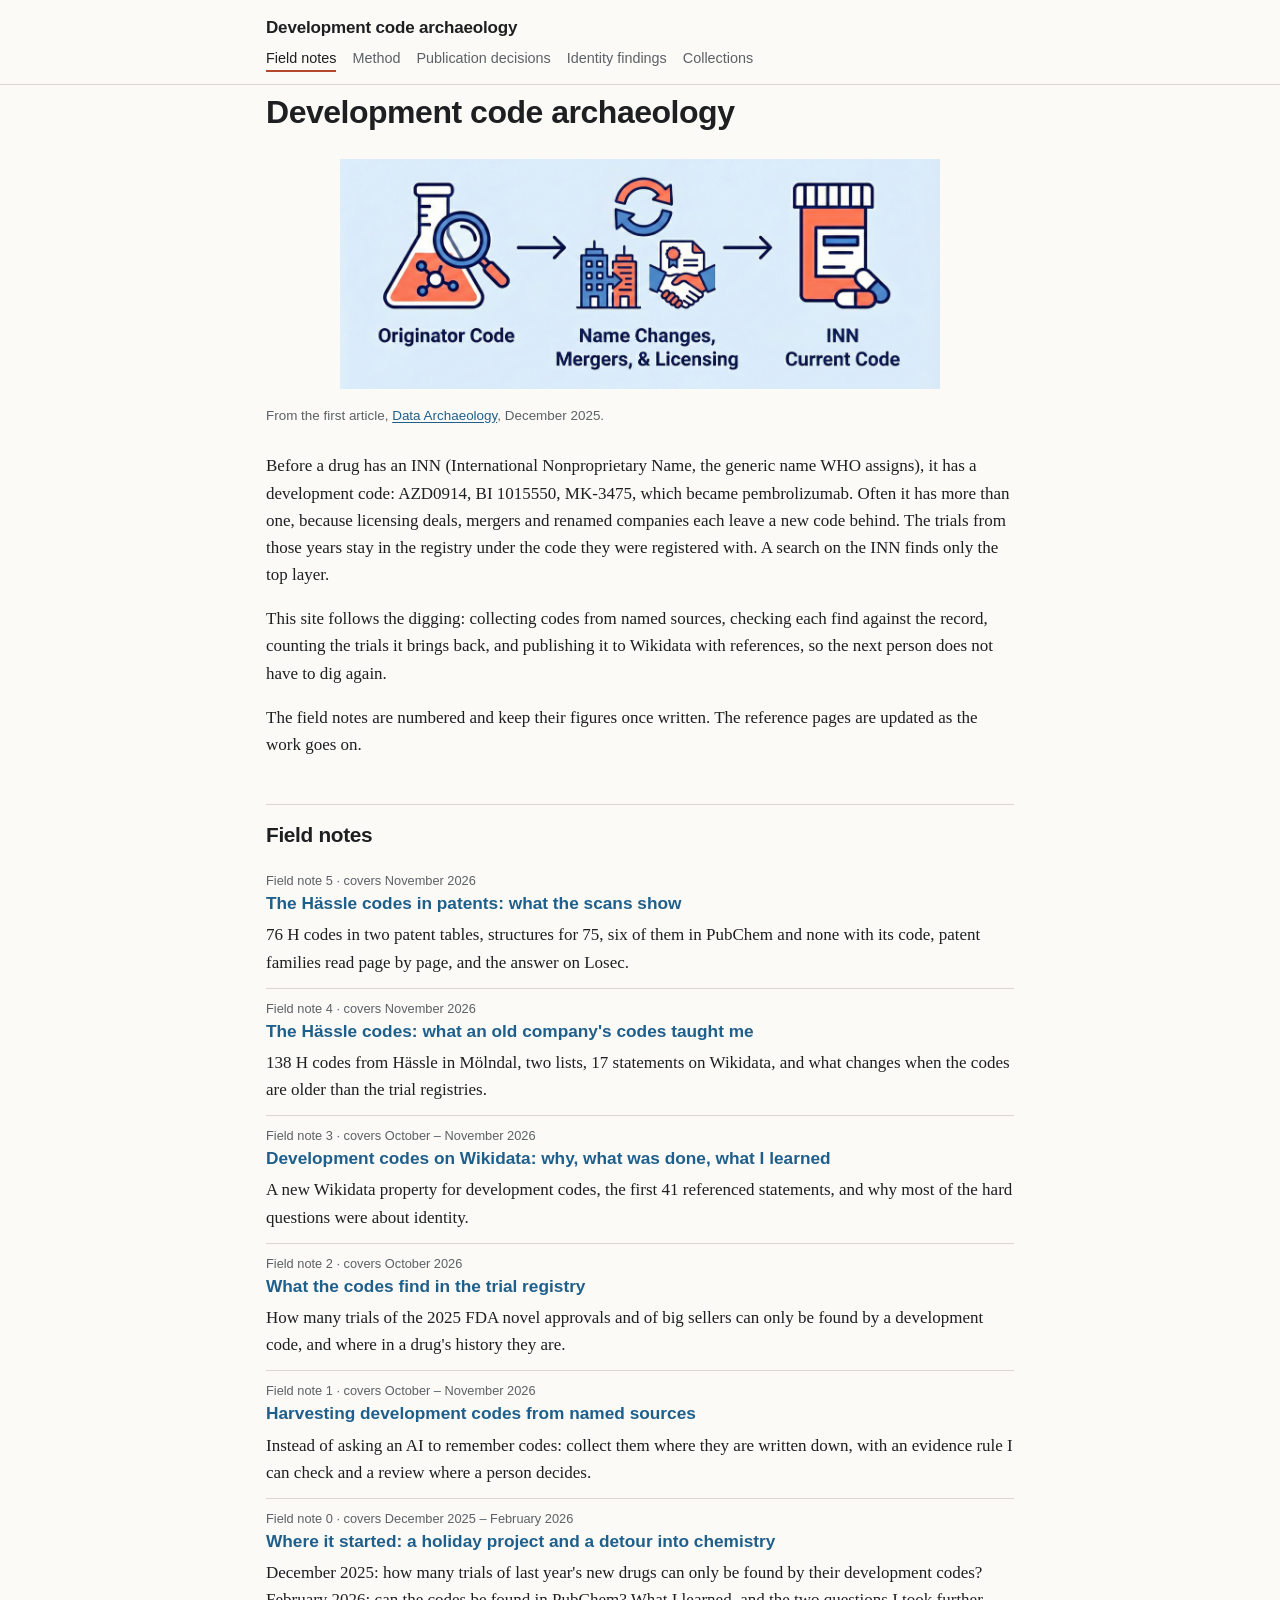
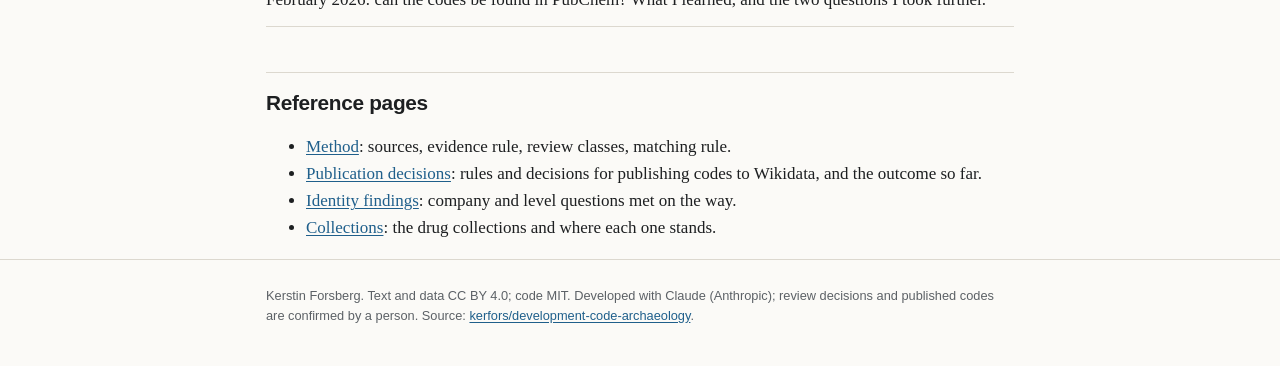
==== commit 6e2c93b2: "Field note 05: opening with context from note 04, closing section; site built (note 05 and its figur" ====
--- a/docs/index.html
+++ b/docs/index.html
@@ -28,7 +28,7 @@
 not have to dig again.</p>
 <p>The field notes are numbered and keep their figures once written. The reference pages are updated as the work goes on.</p>
 <h2>Field notes</h2>
-<ul class="posts"><li><span class="post-meta">Field note 4 · covers November 2026</span><a class="post-title" href="notes/04-hassle-what-we-learned.html">The Hässle codes: what an old company&#x27;s codes taught me</a><span class="post-summary">138 H codes from Hässle in Mölndal, two lists, 17 statements on Wikidata, and what changes when the codes are older than the trial registries.</span></li><li><span class="post-meta">Field note 3 · covers October – November 2026</span><a class="post-title" href="notes/03-codes-on-wikidata.html">Development codes on Wikidata: why, what was done, what I learned</a><span class="post-summary">A new Wikidata property for development codes, the first 41 referenced statements, and why most of the hard questions were about identity.</span></li><li><span class="post-meta">Field note 2 · covers October 2026</span><a class="post-title" href="notes/02-trials-under-codes.html">What the codes find in the trial registry</a><span class="post-summary">How many trials of the 2025 FDA novel approvals and of big sellers can only be found by a development code, and where in a drug&#x27;s history they are.</span></li><li><span class="post-meta">Field note 1 · covers October – November 2026</span><a class="post-title" href="notes/01-harvesting-codes.html">Harvesting development codes from named sources</a><span class="post-summary">Instead of asking an AI to remember codes: collect them where they are written down, with an evidence rule I can check and a review where a person decides.</span></li><li><span class="post-meta">Field note 0 · covers December 2025 – February 2026</span><a class="post-title" href="notes/00-where-it-started.html">Where it started: a holiday project and a detour into chemistry</a><span class="post-summary">December 2025: how many trials of last year&#x27;s new drugs can only be found by their development codes? February 2026: can the codes be found in PubChem? What I learned, and the two questions I took further.</span></li></ul>
+<ul class="posts"><li><span class="post-meta">Field note 5 · covers November 2026</span><a class="post-title" href="notes/05-hassle-codes-in-patents.html">The Hässle codes in patents: what the scans show</a><span class="post-summary">76 H codes in two patent tables, structures for 75, six of them in PubChem and none with its code, patent families read page by page, and the answer on Losec.</span></li><li><span class="post-meta">Field note 4 · covers November 2026</span><a class="post-title" href="notes/04-hassle-what-we-learned.html">The Hässle codes: what an old company&#x27;s codes taught me</a><span class="post-summary">138 H codes from Hässle in Mölndal, two lists, 17 statements on Wikidata, and what changes when the codes are older than the trial registries.</span></li><li><span class="post-meta">Field note 3 · covers October – November 2026</span><a class="post-title" href="notes/03-codes-on-wikidata.html">Development codes on Wikidata: why, what was done, what I learned</a><span class="post-summary">A new Wikidata property for development codes, the first 41 referenced statements, and why most of the hard questions were about identity.</span></li><li><span class="post-meta">Field note 2 · covers October 2026</span><a class="post-title" href="notes/02-trials-under-codes.html">What the codes find in the trial registry</a><span class="post-summary">How many trials of the 2025 FDA novel approvals and of big sellers can only be found by a development code, and where in a drug&#x27;s history they are.</span></li><li><span class="post-meta">Field note 1 · covers October – November 2026</span><a class="post-title" href="notes/01-harvesting-codes.html">Harvesting development codes from named sources</a><span class="post-summary">Instead of asking an AI to remember codes: collect them where they are written down, with an evidence rule I can check and a review where a person decides.</span></li><li><span class="post-meta">Field note 0 · covers December 2025 – February 2026</span><a class="post-title" href="notes/00-where-it-started.html">Where it started: a holiday project and a detour into chemistry</a><span class="post-summary">December 2025: how many trials of last year&#x27;s new drugs can only be found by their development codes? February 2026: can the codes be found in PubChem? What I learned, and the two questions I took further.</span></li></ul>
 <h2>Reference pages</h2>
 <ul>
 <li><a href="method.html">Method</a>: sources, evidence rule, review classes, matching rule.</li>
